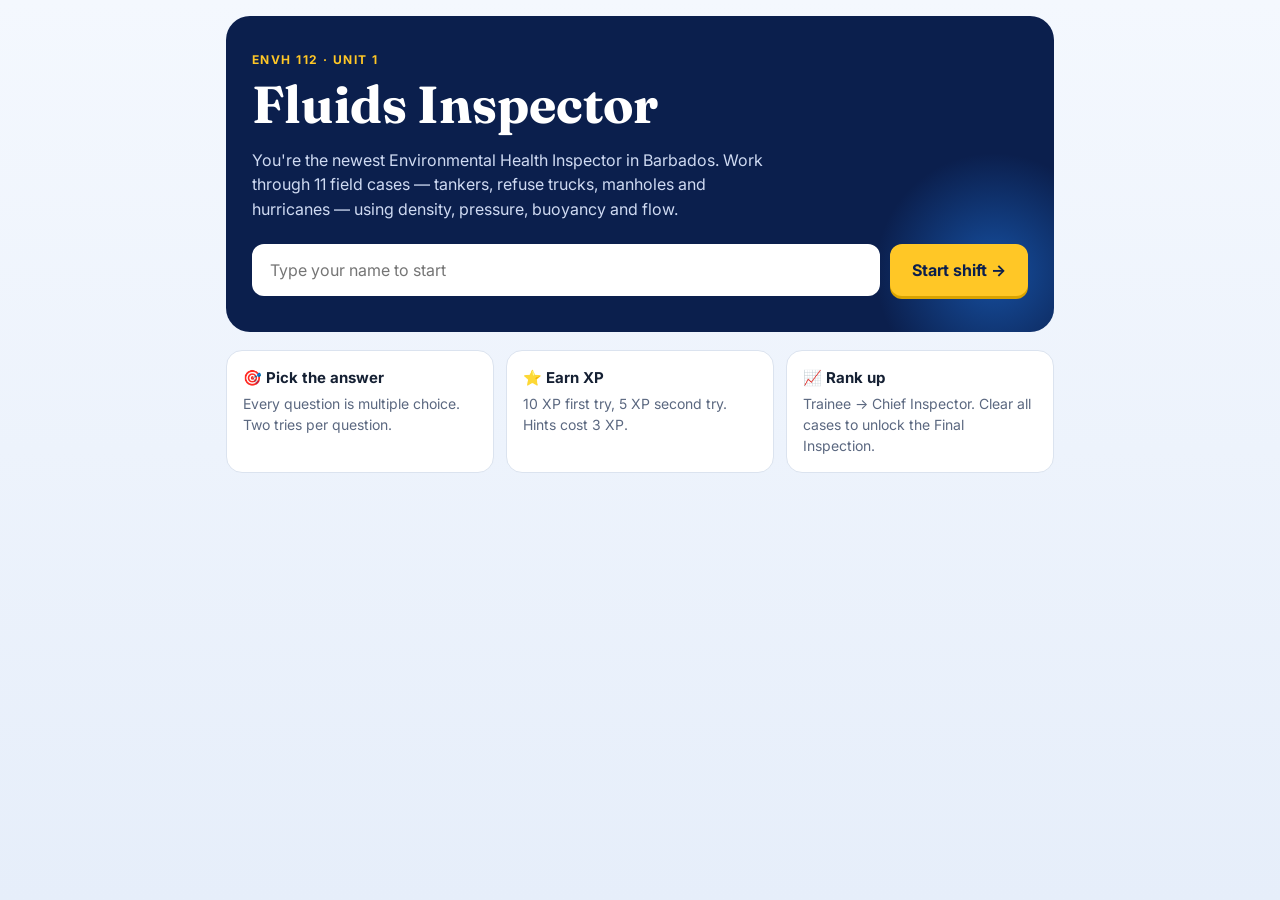
==== index.html @ 2719103b "Fluids Inspector game: ENVH 112 Unit 1 Co-Authored-By: Claude Opus 5.5 <noreply@anthropic.com> Claud" ====
<!DOCTYPE html>
<html lang="en">
<head>
<meta charset="UTF-8">
<meta name="viewport" content="width=device-width, initial-scale=1">
<title>Fluids Inspector · ENVH 112 Unit 1</title>
<link rel="preconnect" href="https://fonts.googleapis.com">
<link href="https://fonts.googleapis.com/css2?family=Fraunces:opsz,wght@9..144,600;9..144,800&family=Inter:wght@400;500;600;700&display=swap" rel="stylesheet">
<link rel="stylesheet" href="style.css">
</head>
<body>
<div id="app"></div>
<div id="toast" class="toast"></div>
<script src="config.js"></script>
<script src="questions.js"></script>
<script src="game.js"></script>
</body>
</html>
---- style.css ----
:root{
  --navy:#0b1f4d; --blue:#00267f; --sea:#1d6fd6; --sky:#e9f1fc;
  --gold:#ffc726; --gold-d:#d9a300; --ink:#152033; --muted:#5b6880;
  --ok:#16a34a; --ok-bg:#e8f7ee; --bad:#dc2626; --bad-bg:#fdecec;
  --card:#ffffff; --line:#dbe3ef; --radius:16px;
}
*{box-sizing:border-box}
html,body{margin:0;padding:0}
body{
  font-family:Inter,system-ui,sans-serif;color:var(--ink);
  background:linear-gradient(180deg,#f4f8fe 0%,#e6eefa 100%);min-height:100vh;
}
h1,h2,h3{font-family:Fraunces,Georgia,serif;margin:0}
button{font:inherit;cursor:pointer;border:0}
#app{max-width:860px;margin:0 auto;padding:16px 16px 60px}

/* top bar */
.topbar{display:flex;align-items:center;gap:12px;background:var(--navy);color:#fff;
  border-radius:var(--radius);padding:12px 16px;margin-bottom:18px;flex-wrap:wrap}
.badge{width:42px;height:42px;border-radius:50%;background:var(--gold);color:var(--navy);
  display:grid;place-items:center;font-weight:800;font-family:Fraunces,serif;font-size:18px;flex:none}
.who{flex:1;min-width:140px}
.who b{display:block;font-size:15px}
.who span{font-size:12px;color:#b9c6e4;text-transform:uppercase;letter-spacing:.08em}
.xpwrap{flex:1 1 200px}
.xpbar{height:10px;border-radius:99px;background:#24366b;overflow:hidden}
.xpbar i{display:block;height:100%;background:var(--gold);transition:width .6s}
.xptext{font-size:12px;color:#b9c6e4;margin-top:4px;display:flex;justify-content:space-between}
.iconbtn{background:#24366b;color:#fff;border-radius:10px;padding:8px 12px;font-size:13px}

/* welcome */
.hero{background:var(--navy);color:#fff;border-radius:24px;padding:36px 26px;position:relative;overflow:hidden}
.hero:after{content:"";position:absolute;right:-60px;bottom:-60px;width:240px;height:240px;border-radius:50%;
  background:radial-gradient(circle,var(--sea) 0%,transparent 70%);opacity:.6}
.hero .kicker{color:var(--gold);font-weight:700;letter-spacing:.12em;font-size:12px;text-transform:uppercase}
.hero h1{font-size:clamp(32px,7vw,52px);line-height:1.05;margin:10px 0 12px}
.hero p{color:#cfdaf2;max-width:520px;line-height:1.55}
.namebox{margin-top:22px;display:flex;gap:10px;flex-wrap:wrap;position:relative;z-index:1}
.namebox input{flex:1 1 220px;padding:14px 16px;border-radius:12px;border:2px solid transparent;font:inherit;font-size:16px}
.namebox input:focus{outline:none;border-color:var(--gold)}
.btn{background:var(--gold);color:var(--navy);font-weight:700;padding:14px 22px;border-radius:12px;
  box-shadow:0 3px 0 var(--gold-d);transition:transform .08s}
.btn:active{transform:translateY(2px);box-shadow:0 1px 0 var(--gold-d)}
.btn.secondary{background:#fff;color:var(--navy);box-shadow:0 3px 0 var(--line)}
.btn:disabled{opacity:.5;cursor:not-allowed}
.howto{display:grid;grid-template-columns:repeat(auto-fit,minmax(180px,1fr));gap:12px;margin-top:18px}
.howto div{background:var(--card);border-radius:var(--radius);padding:16px;border:1px solid var(--line);font-size:14px;color:var(--muted);line-height:1.5}
.howto b{display:block;color:var(--ink);margin-bottom:4px;font-size:15px}

/* map */
.sectionhead{display:flex;justify-content:space-between;align-items:end;margin:6px 2px 12px}
.sectionhead h2{font-size:24px}
.sectionhead small{color:var(--muted)}
.grid{display:grid;grid-template-columns:repeat(auto-fill,minmax(240px,1fr));gap:12px}
.case{background:var(--card);border:1px solid var(--line);border-radius:var(--radius);padding:16px;text-align:left;
  display:flex;flex-direction:column;gap:6px;position:relative;transition:transform .15s,box-shadow .15s}
.case:hover:not(.locked){transform:translateY(-2px);box-shadow:0 8px 20px rgba(11,31,77,.1)}
.case .num{font-size:11px;font-weight:700;color:var(--sea);letter-spacing:.1em;text-transform:uppercase}
.case .ic{font-size:28px}
.case h3{font-size:18px}
.case .pl{font-size:13px;color:var(--muted)}
.case .stars{font-size:16px;letter-spacing:2px;color:var(--gold-d);margin-top:auto}
.case.locked{opacity:.5;cursor:not-allowed}
.case.locked:after{content:"🔒";position:absolute;top:14px;right:14px}
.case.final{background:var(--navy);color:#fff;border-color:var(--navy)}
.case.final .pl{color:#b9c6e4}.case.final .num{color:var(--gold)}

/* play */
.playhead{display:flex;align-items:center;gap:10px;margin-bottom:12px}
.playhead h2{font-size:20px;flex:1}
.dots{display:flex;gap:5px;flex-wrap:wrap;margin-bottom:14px}
.dots i{width:22px;height:6px;border-radius:9px;background:var(--line)}
.dots i.ok{background:var(--ok)}.dots i.bad{background:var(--bad)}.dots i.now{background:var(--sea)}
.panel{background:var(--card);border:1px solid var(--line);border-radius:20px;padding:22px}
.brief{background:var(--sky);border-left:4px solid var(--sea);border-radius:12px;padding:14px 16px;margin-bottom:16px;font-size:15px;line-height:1.5}
.brief b{display:block;font-size:12px;text-transform:uppercase;letter-spacing:.1em;color:var(--sea);margin-bottom:4px}
.qtag{display:inline-block;font-size:11px;font-weight:700;letter-spacing:.1em;text-transform:uppercase;
  padding:4px 8px;border-radius:6px;background:var(--sky);color:var(--blue);margin-bottom:10px}
.qtag.calc{background:#fff4d1;color:#8a6300}
.question{font-size:20px;line-height:1.4;font-weight:600;margin:0 0 18px}
.options{display:grid;gap:10px}
.opt{display:flex;gap:12px;align-items:flex-start;text-align:left;background:#fff;border:2px solid var(--line);
  border-radius:14px;padding:14px 16px;font-size:16px;line-height:1.4;transition:border-color .15s,background .15s}
.opt:hover:not(:disabled){border-color:var(--sea);background:#f7faff}
.opt .k{flex:none;width:28px;height:28px;border-radius:8px;background:var(--sky);color:var(--blue);display:grid;place-items:center;font-weight:700;font-size:14px}
.opt.ok{border-color:var(--ok);background:var(--ok-bg)}.opt.ok .k{background:var(--ok);color:#fff}
.opt.bad{border-color:var(--bad);background:var(--bad-bg)}.opt.bad .k{background:var(--bad);color:#fff}
.opt:disabled{cursor:default}
.opt.dim{opacity:.5}
.tools{display:flex;justify-content:space-between;align-items:center;margin-top:16px;gap:10px;flex-wrap:wrap}
.hintbtn{background:none;color:var(--sea);font-weight:600;padding:8px 0}
.hintbox{background:#fff8e1;border-radius:12px;padding:12px 14px;margin-top:14px;font-size:15px}
.feedback{border-radius:14px;padding:14px 16px;margin-top:16px;font-size:15px;line-height:1.5}
.feedback.ok{background:var(--ok-bg);color:#14532d}
.feedback.bad{background:var(--bad-bg);color:#7f1d1d}
.feedback.retry{background:#fff4d1;color:#713f12}
.feedback b{display:block;font-size:16px;margin-bottom:2px}

/* results */
.result{text-align:center;padding:30px 20px}
.bigstars{font-size:48px;letter-spacing:6px;color:var(--gold-d);margin:12px 0}
.stats{display:flex;justify-content:center;gap:12px;flex-wrap:wrap;margin:16px 0 22px}
.stat{background:var(--sky);border-radius:12px;padding:12px 18px;min-width:110px}
.stat b{display:block;font-size:24px;font-family:Fraunces,serif}
.stat span{font-size:12px;color:var(--muted)}
.review{text-align:left;margin-top:18px}
.review h3{font-size:17px;margin-bottom:8px}
.review li{margin-bottom:10px;font-size:14px;line-height:1.45}
.row{display:flex;gap:10px;justify-content:center;flex-wrap:wrap}

.toast{position:fixed;left:50%;bottom:24px;transform:translateX(-50%) translateY(120px);background:var(--navy);color:#fff;
  padding:12px 18px;border-radius:12px;font-weight:600;transition:transform .3s;z-index:9;visibility:hidden}
.toast.show{transform:translateX(-50%) translateY(0);visibility:visible}
@keyframes pop{0%{transform:scale(.9);opacity:0}100%{transform:scale(1);opacity:1}}
.pop{animation:pop .25s ease-out}
@media (max-width:520px){.question{font-size:18px}.panel{padding:16px}}
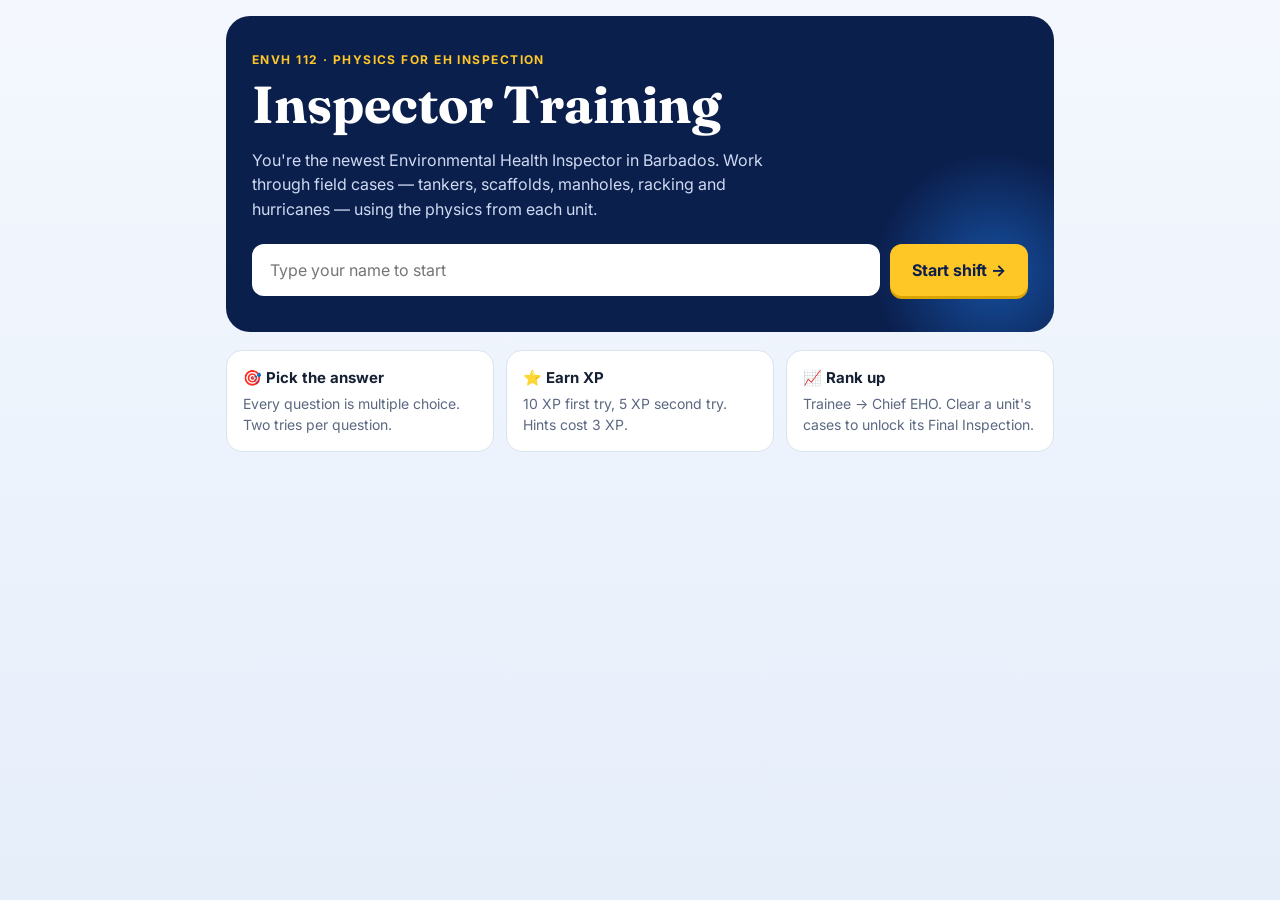
==== commit 20f06ea5: "Add Unit 2: Forces (12 cases, 109 questions) with unit picker - questions-u2.js: new question bank i" ====
--- a/index.html
+++ b/index.html
@@ -3,7 +3,7 @@
 <head>
 <meta charset="UTF-8">
 <meta name="viewport" content="width=device-width, initial-scale=1">
-<title>Fluids Inspector · ENVH 112 Unit 1</title>
+<title>Inspector Training · ENVH 112</title>
 <link rel="preconnect" href="https://fonts.googleapis.com">
 <link href="https://fonts.googleapis.com/css2?family=Fraunces:opsz,wght@9..144,600;9..144,800&family=Inter:wght@400;500;600;700&display=swap" rel="stylesheet">
 <link rel="stylesheet" href="style.css">
@@ -13,6 +13,7 @@
 <div id="toast" class="toast"></div>
 <script src="config.js"></script>
 <script src="questions.js"></script>
+<script src="questions-u2.js"></script>
 <script src="game.js"></script>
 </body>
 </html>
--- a/style.css
+++ b/style.css
@@ -114,3 +114,16 @@
 @keyframes pop{0%{transform:scale(.9);opacity:0}100%{transform:scale(1);opacity:1}}
 .pop{animation:pop .25s ease-out}
 @media (max-width:520px){.question{font-size:18px}.panel{padding:16px}}
+
+/* unit tabs */
+.unittabs{display:grid;grid-template-columns:repeat(auto-fit,minmax(200px,1fr));gap:10px;margin-bottom:18px}
+.unittab{display:flex;gap:12px;align-items:center;text-align:left;background:var(--card);border:2px solid var(--line);
+  border-radius:var(--radius);padding:12px 14px;transition:border-color .15s}
+.unittab .ui{font-size:28px}
+.unittab small{display:block;font-size:11px;font-weight:700;letter-spacing:.1em;text-transform:uppercase;color:var(--sea)}
+.unittab b{display:block;font-family:Fraunces,serif;font-size:19px}
+.unittab em{font-style:normal;font-size:12px;color:var(--muted)}
+.unittab.on{border-color:var(--blue);background:var(--sky)}
+/* graphs in questions */
+.figure{background:#fff;border:1px solid var(--line);border-radius:12px;padding:8px;margin:-6px 0 16px}
+.figure svg{display:block;width:100%;max-width:440px;height:auto;margin:0 auto}
